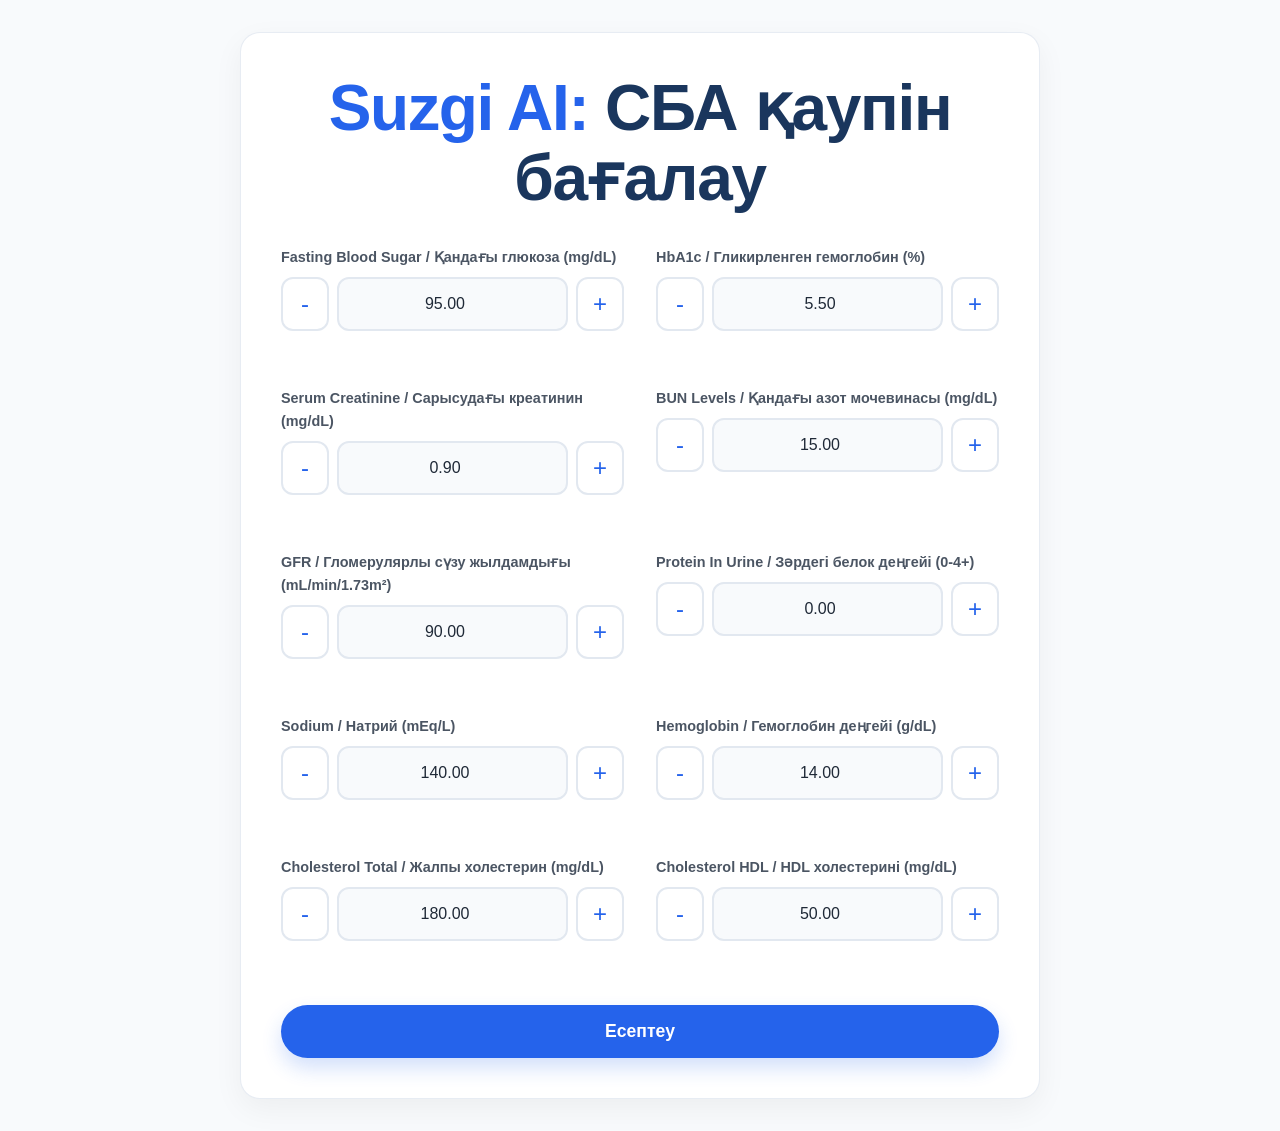
==== model.html @ 7a0e47d4 "Add files via upload" ====
<!DOCTYPE html>
<html lang="kk">
<head>
    <meta charset="UTF-8">
    <meta name="viewport" content="width=device-width, initial-scale=1.0">
    <title>Suzgi AI</title>
    <link rel="stylesheet" href="style.css">
</head>
<body style="display: flex; justify-content: center; align-items: center; min-height: 100vh; padding: 2rem;">

    <div class="card" style="width: 100%; max-width: 800px;">
        <h1 style="text-align: center; margin-bottom: 2rem;">
            <span style="color: var(--secondary-blue);">Suzgi AI: </span>
            СБА қаупін бағалау
        </h1>
        
        <form id="predict-form">
            <div class="grid" style="margin-bottom: 2.5rem;">
                
                <div class="input-group">
                    <label>Fasting Blood Sugar / Қандағы глюкоза (mg/dL)</label>
                    <div style="display: flex; gap: 0.5rem;">
                        <button type="button" onclick="stepVal(this, -1)" style="width: 3rem; border: 2px solid #e2e8f0; border-radius: 12px; background: white; cursor: pointer; font-size: 1.5rem; color: #2563eb; display: flex; align-items: center; justify-content: center; transition: 0.3s;" onmouseover="this.style.borderColor='#2563eb'" onmouseout="this.style.borderColor='#e2e8f0'">-</button>
                        <input type="number" step="any" min="50" max="400" value="95.00" name="FastingBloodSugar" required style="flex: 1; text-align: center; margin: 0;">
                        <button type="button" onclick="stepVal(this, 1)" style="width: 3rem; border: 2px solid #e2e8f0; border-radius: 12px; background: white; cursor: pointer; font-size: 1.5rem; color: #2563eb; display: flex; align-items: center; justify-content: center; transition: 0.3s;" onmouseover="this.style.borderColor='#2563eb'" onmouseout="this.style.borderColor='#e2e8f0'">+</button>
                    </div>
                </div>

                <div class="input-group">
                    <label>HbA1c / Гликирленген гемоглобин (%)</label>
                    <div style="display: flex; gap: 0.5rem;">
                        <button type="button" onclick="stepVal(this, -1)" style="width: 3rem; border: 2px solid #e2e8f0; border-radius: 12px; background: white; cursor: pointer; font-size: 1.5rem; color: #2563eb; display: flex; align-items: center; justify-content: center; transition: 0.3s;" onmouseover="this.style.borderColor='#2563eb'" onmouseout="this.style.borderColor='#e2e8f0'">-</button>
                        <input type="number" step="any" min="4" max="15" value="5.50" name="HbA1c" required style="flex: 1; text-align: center; margin: 0;">
                        <button type="button" onclick="stepVal(this, 1)" style="width: 3rem; border: 2px solid #e2e8f0; border-radius: 12px; background: white; cursor: pointer; font-size: 1.5rem; color: #2563eb; display: flex; align-items: center; justify-content: center; transition: 0.3s;" onmouseover="this.style.borderColor='#2563eb'" onmouseout="this.style.borderColor='#e2e8f0'">+</button>
                    </div>
                </div>

                <div class="input-group">
                    <label>Serum Creatinine / Сарысудағы креатинин (mg/dL)</label>
                    <div style="display: flex; gap: 0.5rem;">
                        <button type="button" onclick="stepVal(this, -1)" style="width: 3rem; border: 2px solid #e2e8f0; border-radius: 12px; background: white; cursor: pointer; font-size: 1.5rem; color: #2563eb; display: flex; align-items: center; justify-content: center; transition: 0.3s;" onmouseover="this.style.borderColor='#2563eb'" onmouseout="this.style.borderColor='#e2e8f0'">-</button>
                        <input type="number" step="any" min="0.1" max="15" value="0.90" name="SerumCreatinine" required style="flex: 1; text-align: center; margin: 0;">
                        <button type="button" onclick="stepVal(this, 1)" style="width: 3rem; border: 2px solid #e2e8f0; border-radius: 12px; background: white; cursor: pointer; font-size: 1.5rem; color: #2563eb; display: flex; align-items: center; justify-content: center; transition: 0.3s;" onmouseover="this.style.borderColor='#2563eb'" onmouseout="this.style.borderColor='#e2e8f0'">+</button>
                    </div>
                </div>

                <div class="input-group">
                    <label>BUN Levels / Қандағы азот мочевинасы (mg/dL)</label>
                    <div style="display: flex; gap: 0.5rem;">
                        <button type="button" onclick="stepVal(this, -1)" style="width: 3rem; border: 2px solid #e2e8f0; border-radius: 12px; background: white; cursor: pointer; font-size: 1.5rem; color: #2563eb; display: flex; align-items: center; justify-content: center; transition: 0.3s;" onmouseover="this.style.borderColor='#2563eb'" onmouseout="this.style.borderColor='#e2e8f0'">-</button>
                        <input type="number" step="any" min="5" max="100" value="15.00" name="BUNLevels" required style="flex: 1; text-align: center; margin: 0;">
                        <button type="button" onclick="stepVal(this, 1)" style="width: 3rem; border: 2px solid #e2e8f0; border-radius: 12px; background: white; cursor: pointer; font-size: 1.5rem; color: #2563eb; display: flex; align-items: center; justify-content: center; transition: 0.3s;" onmouseover="this.style.borderColor='#2563eb'" onmouseout="this.style.borderColor='#e2e8f0'">+</button>
                    </div>
                </div>

                <div class="input-group">
                    <label>GFR / Гломерулярлы сүзу жылдамдығы (mL/min/1.73m²)</label>
                    <div style="display: flex; gap: 0.5rem;">
                        <button type="button" onclick="stepVal(this, -1)" style="width: 3rem; border: 2px solid #e2e8f0; border-radius: 12px; background: white; cursor: pointer; font-size: 1.5rem; color: #2563eb; display: flex; align-items: center; justify-content: center; transition: 0.3s;" onmouseover="this.style.borderColor='#2563eb'" onmouseout="this.style.borderColor='#e2e8f0'">-</button>
                        <input type="number" step="any" min="0" max="150" value="90.00" name="GFR" required style="flex: 1; text-align: center; margin: 0;">
                        <button type="button" onclick="stepVal(this, 1)" style="width: 3rem; border: 2px solid #e2e8f0; border-radius: 12px; background: white; cursor: pointer; font-size: 1.5rem; color: #2563eb; display: flex; align-items: center; justify-content: center; transition: 0.3s;" onmouseover="this.style.borderColor='#2563eb'" onmouseout="this.style.borderColor='#e2e8f0'">+</button>
                    </div>
                </div>

                <div class="input-group">
                    <label>Protein In Urine / Зәрдегі белок деңгейі (0-4+)</label>
                    <div style="display: flex; gap: 0.5rem;">
                        <button type="button" onclick="stepVal(this, -1)" style="width: 3rem; border: 2px solid #e2e8f0; border-radius: 12px; background: white; cursor: pointer; font-size: 1.5rem; color: #2563eb; display: flex; align-items: center; justify-content: center; transition: 0.3s;" onmouseover="this.style.borderColor='#2563eb'" onmouseout="this.style.borderColor='#e2e8f0'">-</button>
                        <input type="number" step="any" min="0" max="4" value="0.00" name="ProteinInUrine" required style="flex: 1; text-align: center; margin: 0;">
                        <button type="button" onclick="stepVal(this, 1)" style="width: 3rem; border: 2px solid #e2e8f0; border-radius: 12px; background: white; cursor: pointer; font-size: 1.5rem; color: #2563eb; display: flex; align-items: center; justify-content: center; transition: 0.3s;" onmouseover="this.style.borderColor='#2563eb'" onmouseout="this.style.borderColor='#e2e8f0'">+</button>
                    </div>
                </div>

                <div class="input-group">
                    <label>Sodium / Натрий (mEq/L)</label>
                    <div style="display: flex; gap: 0.5rem;">
                        <button type="button" onclick="stepVal(this, -1)" style="width: 3rem; border: 2px solid #e2e8f0; border-radius: 12px; background: white; cursor: pointer; font-size: 1.5rem; color: #2563eb; display: flex; align-items: center; justify-content: center; transition: 0.3s;" onmouseover="this.style.borderColor='#2563eb'" onmouseout="this.style.borderColor='#e2e8f0'">-</button>
                        <input type="number" step="any" min="110" max="160" value="140.00" name="Sodium" required style="flex: 1; text-align: center; margin: 0;">
                        <button type="button" onclick="stepVal(this, 1)" style="width: 3rem; border: 2px solid #e2e8f0; border-radius: 12px; background: white; cursor: pointer; font-size: 1.5rem; color: #2563eb; display: flex; align-items: center; justify-content: center; transition: 0.3s;" onmouseover="this.style.borderColor='#2563eb'" onmouseout="this.style.borderColor='#e2e8f0'">+</button>
                    </div>
                </div>

                <div class="input-group">
                    <label>Hemoglobin / Гемоглобин деңгейі (g/dL)</label>
                    <div style="display: flex; gap: 0.5rem;">
                        <button type="button" onclick="stepVal(this, -1)" style="width: 3rem; border: 2px solid #e2e8f0; border-radius: 12px; background: white; cursor: pointer; font-size: 1.5rem; color: #2563eb; display: flex; align-items: center; justify-content: center; transition: 0.3s;" onmouseover="this.style.borderColor='#2563eb'" onmouseout="this.style.borderColor='#e2e8f0'">-</button>
                        <input type="number" step="any" min="5" max="20" value="14.00" name="Hemoglobin" required style="flex: 1; text-align: center; margin: 0;">
                        <button type="button" onclick="stepVal(this, 1)" style="width: 3rem; border: 2px solid #e2e8f0; border-radius: 12px; background: white; cursor: pointer; font-size: 1.5rem; color: #2563eb; display: flex; align-items: center; justify-content: center; transition: 0.3s;" onmouseover="this.style.borderColor='#2563eb'" onmouseout="this.style.borderColor='#e2e8f0'">+</button>
                    </div>
                </div>

                <div class="input-group">
                    <label>Cholesterol Total / Жалпы холестерин (mg/dL)</label>
                    <div style="display: flex; gap: 0.5rem;">
                        <button type="button" onclick="stepVal(this, -1)" style="width: 3rem; border: 2px solid #e2e8f0; border-radius: 12px; background: white; cursor: pointer; font-size: 1.5rem; color: #2563eb; display: flex; align-items: center; justify-content: center; transition: 0.3s;" onmouseover="this.style.borderColor='#2563eb'" onmouseout="this.style.borderColor='#e2e8f0'">-</button>
                        <input type="number" step="any" min="100" max="400" value="180.00" name="CholesterolTotal" required style="flex: 1; text-align: center; margin: 0;">
                        <button type="button" onclick="stepVal(this, 1)" style="width: 3rem; border: 2px solid #e2e8f0; border-radius: 12px; background: white; cursor: pointer; font-size: 1.5rem; color: #2563eb; display: flex; align-items: center; justify-content: center; transition: 0.3s;" onmouseover="this.style.borderColor='#2563eb'" onmouseout="this.style.borderColor='#e2e8f0'">+</button>
                    </div>
                </div>

                <div class="input-group">
                    <label>Cholesterol HDL / HDL холестерині (mg/dL)</label>
                    <div style="display: flex; gap: 0.5rem;">
                        <button type="button" onclick="stepVal(this, -1)" style="width: 3rem; border: 2px solid #e2e8f0; border-radius: 12px; background: white; cursor: pointer; font-size: 1.5rem; color: #2563eb; display: flex; align-items: center; justify-content: center; transition: 0.3s;" onmouseover="this.style.borderColor='#2563eb'" onmouseout="this.style.borderColor='#e2e8f0'">-</button>
                        <input type="number" step="any" min="10" max="100" value="50.00" name="CholesterolHDL" required style="flex: 1; text-align: center; margin: 0;">
                        <button type="button" onclick="stepVal(this, 1)" style="width: 3rem; border: 2px solid #e2e8f0; border-radius: 12px; background: white; cursor: pointer; font-size: 1.5rem; color: #2563eb; display: flex; align-items: center; justify-content: center; transition: 0.3s;" onmouseover="this.style.borderColor='#2563eb'" onmouseout="this.style.borderColor='#e2e8f0'">+</button>
                    </div>
                </div>

            </div>

            <button type="submit" class="btn btn-primary" style="width: 100%;">Есептеу</button>
        </form>

        <div id="result-section" style="margin-top: 2.5rem; padding: 2rem; border-radius: 16px; background: #f8fafc; text-align: center; display: none; animation: slideUp 0.5s ease;">
            <div id="res-prob" style="font-size: 4rem; font-weight: 800; margin-bottom: 0.5rem; color: var(--primary-blue);">0%</div>
            <div id="res-badge" class="badge" style="font-size: 1.2rem; margin-bottom: 1rem;">Төмен қауіп</div>
            
            <div style="margin-bottom: 1.5rem; font-size: 0.9rem; color: var(--text-light);">
                Нейрожелі: <span id="res-nn">0%</span> | XGBoost: <span id="res-xgb">0%</span>
            </div>

            <div class="progress-container">
                <div id="progress-bar" class="progress-bar"></div>
            </div>
        </div>
    </div>

    <script>
        function stepVal(btn, step) {
            const wrapper = btn.parentElement;
            const input = wrapper.querySelector('input');
            let val = parseFloat(input.value) || 0;
            let min = parseFloat(input.getAttribute('min'));
            let max = parseFloat(input.getAttribute('max'));
            
            val += step;
            
            if (!isNaN(min) && val < min) val = min;
            if (!isNaN(max) && val > max) val = max;
            
            input.value = val.toFixed(2);
        }
    </script>
    <script src="script.js"></script>
</body>
</html>
---- style.css ----
:root {
    --primary-blue: #1a365d;
    --secondary-blue: #2563eb;
    --accent-blue: #dbeafe;
    --text-dark: #1f2937;
    --text-light: #4b5563;
    --bg-main: #f8fafc;
    --white: #ffffff;
    --danger: #ef4444;
    --success: #10b981;
}

* {
    margin: 0;
    padding: 0;
    box-sizing: border-box;
    font-family: -apple-system, BlinkMacSystemFont, "Segoe UI", Roboto, Helvetica, Arial, sans-serif;
}

body {
    background-color: var(--bg-main);
    color: var(--text-dark);
    line-height: 1.6;
    overflow-x: hidden;
}

h1, h2, h3, h4 {
    color: var(--primary-blue);
    font-weight: 800;
    letter-spacing: -0.02em;
}

h1 {
    font-size: clamp(2.5rem, 5vw, 5rem);
    line-height: 1.1;
}

h2 {
    font-size: clamp(2rem, 3vw, 2.5rem);
    margin-bottom: 2rem;
    text-align: center;
}

h3 {
    font-size: 1.5rem;
    color: var(--secondary-blue);
    margin-bottom: 1rem;
}

p {
    font-size: 1rem;
    color: var(--text-light);
}

.bg-gradient-hero {
    background: linear-gradient(135deg, #f0f9ff 0%, #e0f2fe 100%);
    position: relative;
}

.bg-gradient-hero::before {
    content: '';
    position: absolute;
    width: 150vw;
    height: 150vw;
    background: radial-gradient(circle, rgba(37,99,235,0.05) 0%, transparent 70%);
    top: -50%;
    left: -25%;
    animation: pulse 15s infinite;
    pointer-events: none;
}

.card {
    background: var(--white);
    border-radius: 20px;
    padding: 2.5rem;
    box-shadow: 0 10px 30px rgba(0, 0, 0, 0.05);
    border: 1px solid rgba(226, 232, 240, 0.8);
    transition: transform 0.3s ease, box-shadow 0.3s ease;
}

.card:hover {
    transform: translateY(-5px);
    box-shadow: 0 20px 40px rgba(0, 0, 0, 0.08);
}

.btn {
    display: inline-flex;
    align-items: center;
    justify-content: center;
    padding: 1rem 2.5rem;
    border-radius: 50px;
    font-weight: 600;
    font-size: 1.1rem;
    text-decoration: none;
    border: none;
    cursor: pointer;
    transition: all 0.3s cubic-bezier(0.4, 0, 0.2, 1);
}

.btn-primary {
    background-color: var(--secondary-blue);
    color: var(--white);
    box-shadow: 0 10px 20px rgba(37, 99, 235, 0.2);
}

.btn-primary:hover {
    background-color: var(--primary-blue);
    transform: translateY(-3px);
    box-shadow: 0 15px 25px rgba(37, 99, 235, 0.3);
}

.input-group {
    display: flex;
    flex-direction: column;
    gap: 0.5rem;
    margin-bottom: 1.5rem;
}

label {
    font-weight: 600;
    font-size: 0.9rem;
    color: var(--text-light);
}

input[type="number"],
input[type="text"] {
    width: 100%;
    padding: 1rem 1.2rem;
    border: 2px solid #e2e8f0;
    border-radius: 12px;
    font-size: 1rem;
    background-color: var(--bg-main);
    color: var(--text-dark);
    transition: all 0.3s ease;
}

input[type="number"]:focus,
input[type="text"]:focus {
    outline: none;
    border-color: var(--secondary-blue);
    background-color: var(--white);
    box-shadow: 0 0 0 4px rgba(37, 99, 235, 0.1);
}

.container {
    max-width: 1200px;
    margin: 0 auto;
    padding: 0 2rem;
}

.grid {
    display: grid;
    grid-template-columns: repeat(auto-fit, minmax(300px, 1fr));
    gap: 2rem;
}

.flex-center {
    display: flex;
    justify-content: center;
    align-items: center;
}

@keyframes slideUp {
    from { 
        opacity: 0; 
        transform: translateY(30px); 
    }
    to { 
        opacity: 1; 
        transform: translateY(0); 
    }
}

@keyframes pulse {
    0% { transform: scale(1); }
    50% { transform: scale(1.05); }
    100% { transform: scale(1); }
}

.badge {
    display: inline-block;
    padding: 0.5rem 1rem;
    border-radius: 50px;
    font-weight: 700;
    font-size: 0.875rem;
    text-transform: uppercase;
    letter-spacing: 1px;
}

.progress-container {
    width: 100%;
    height: 12px;
    background-color: #e2e8f0;
    border-radius: 10px;
    overflow: hidden;
}

.progress-bar {
    height: 100%;
    border-radius: 10px;
    transition: width 1s cubic-bezier(0.4, 0, 0.2, 1), background-color 0.3s ease;
}

.lang-switch {
    position: absolute;
    top: 2rem;
    right: 2rem;
    display: flex;
    gap: 1rem;
    z-index: 10;
}

.lang-btn {
    background: rgba(255, 255, 255, 0.9);
    border: none;
    padding: 0.5rem 1rem;
    border-radius: 20px;
    cursor: pointer;
    font-weight: 600;
    color: var(--text-light);
    transition: all 0.3s ease;
    box-shadow: 0 2px 10px rgba(0,0,0,0.05);
}

.lang-btn.active {
    background: var(--secondary);
    color: white;
}

.hero {
    min-height: 100vh;
    display: flex;
    flex-direction: column;
    justify-content: center;
    align-items: center;
    text-align: center;
    padding: 2rem;
    overflow: hidden;
}

.title {
    font-size: 5rem;
    font-weight: 800;
    color: var(--primary-blue);
    margin-bottom: 1rem;
    letter-spacing: -2px;
    z-index: 1;
    animation: slideUp 0.8s ease-out;
}

.subtitle {
    font-size: 1.5rem;
    color: var(--secondary-blue);
    margin-bottom: 3rem;
    font-weight: 500;
    z-index: 1;
    animation: slideUp 1s ease-out;
}

@media (max-width: 768px) {
    .container { padding: 0 1.5rem; }
    .card { padding: 1.5rem; }
    .grid { grid-template-columns: 1fr; }
    .btn { width: 100%; }
    .title { font-size: 3.5rem; }
    .lang-switch { top: 1rem; right: 1rem; }
}
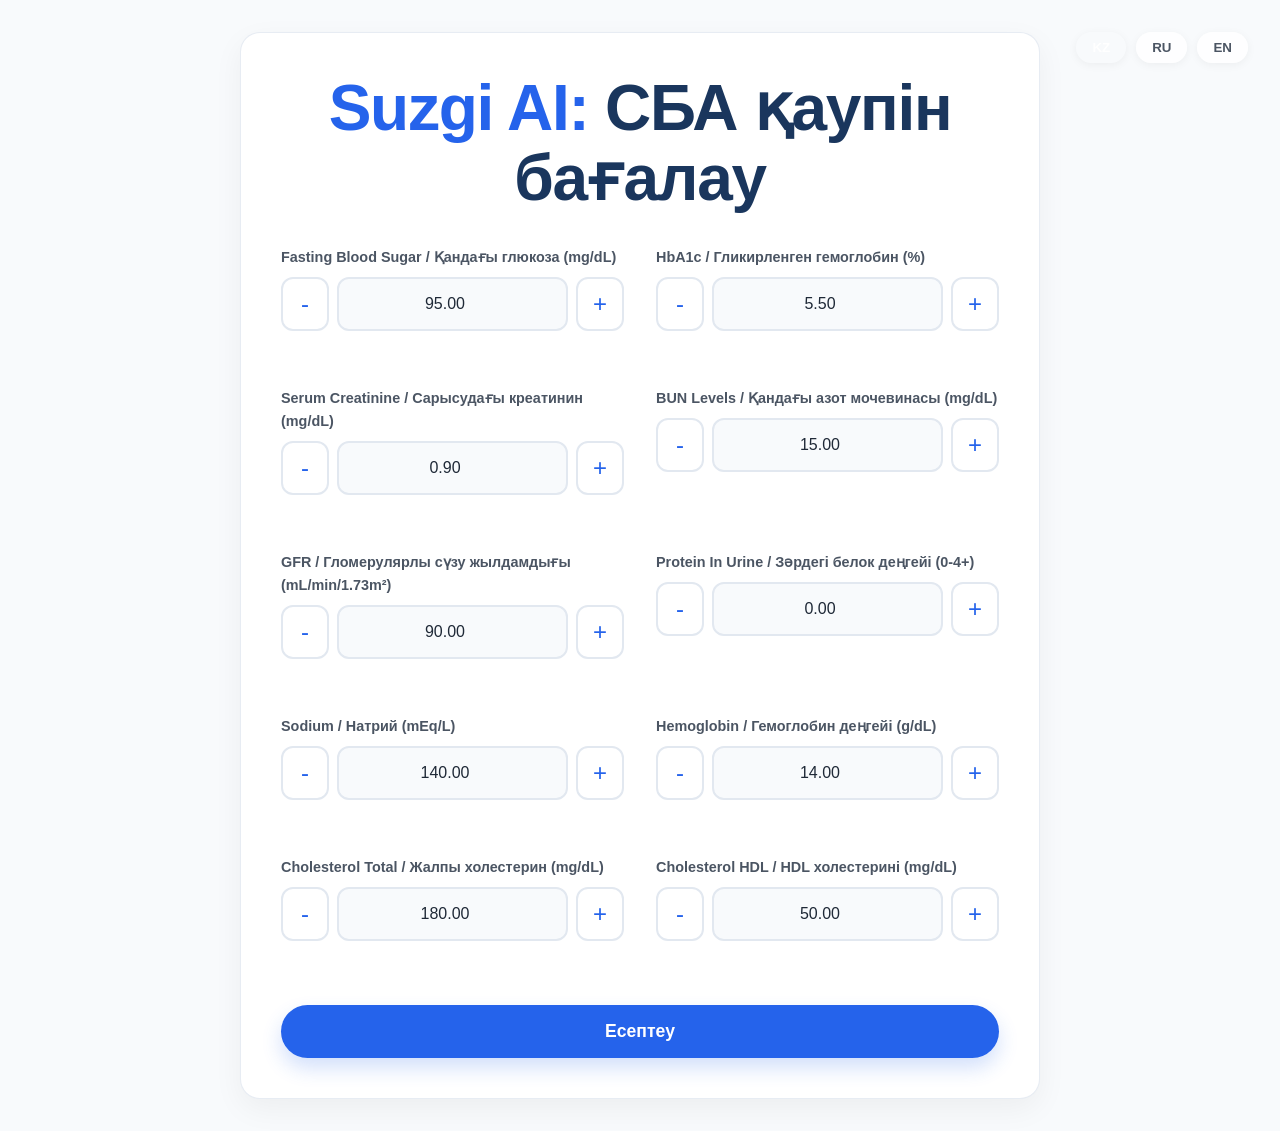
==== commit 61c75602: "Update model.html" ====
--- a/model.html
+++ b/model.html
@@ -6,19 +6,30 @@
     <title>Suzgi AI</title>
     <link rel="stylesheet" href="style.css">
 </head>
-<body style="display: flex; justify-content: center; align-items: center; min-height: 100vh; padding: 2rem;">
+<body style="display: flex; flex-direction: column; justify-content: center; align-items: center; min-height: 100vh; padding: 2rem;">
+    <div class="lang-switch" style="margin-bottom: 2rem; display: flex; gap: 10px;">
+        <button class="lang-btn active" onclick="setLang('kk')">KZ</button>
+        <button class="lang-btn" onclick="setLang('ru')">RU</button>
+        <button class="lang-btn" onclick="setLang('en')">EN</button>
+    </div>
 
     <div class="card" style="width: 100%; max-width: 800px;">
         <h1 style="text-align: center; margin-bottom: 2rem;">
             <span style="color: var(--secondary-blue);">Suzgi AI: </span>
-            СБА қаупін бағалау
+            <span class="lang-text kk">СБА қаупін бағалау</span>
+            <span class="lang-text ru" style="display: none;">Оценка риска ХБП</span>
+            <span class="lang-text en" style="display: none;">CKD Risk Assessment</span>
         </h1>
         
         <form id="predict-form">
             <div class="grid" style="margin-bottom: 2.5rem;">
                 
                 <div class="input-group">
-                    <label>Fasting Blood Sugar / Қандағы глюкоза (mg/dL)</label>
+                    <label>
+                        <span class="lang-text kk">Fasting Blood Sugar / Қандағы глюкоза (mg/dL)</span>
+                        <span class="lang-text ru" style="display: none;">Fasting Blood Sugar / Глюкоза в крови натощак (mg/dL)</span>
+                        <span class="lang-text en" style="display: none;">Fasting Blood Sugar (mg/dL)</span>
+                    </label>
                     <div style="display: flex; gap: 0.5rem;">
                         <button type="button" onclick="stepVal(this, -1)" style="width: 3rem; border: 2px solid #e2e8f0; border-radius: 12px; background: white; cursor: pointer; font-size: 1.5rem; color: #2563eb; display: flex; align-items: center; justify-content: center; transition: 0.3s;" onmouseover="this.style.borderColor='#2563eb'" onmouseout="this.style.borderColor='#e2e8f0'">-</button>
                         <input type="number" step="any" min="50" max="400" value="95.00" name="FastingBloodSugar" required style="flex: 1; text-align: center; margin: 0;">
@@ -27,7 +38,11 @@
                 </div>
 
                 <div class="input-group">
-                    <label>HbA1c / Гликирленген гемоглобин (%)</label>
+                    <label>
+                        <span class="lang-text kk">HbA1c / Гликирленген гемоглобин (%)</span>
+                        <span class="lang-text ru" style="display: none;">HbA1c / Гликированный гемоглобин (%)</span>
+                        <span class="lang-text en" style="display: none;">HbA1c / Glycated Hemoglobin (%)</span>
+                    </label>
                     <div style="display: flex; gap: 0.5rem;">
                         <button type="button" onclick="stepVal(this, -1)" style="width: 3rem; border: 2px solid #e2e8f0; border-radius: 12px; background: white; cursor: pointer; font-size: 1.5rem; color: #2563eb; display: flex; align-items: center; justify-content: center; transition: 0.3s;" onmouseover="this.style.borderColor='#2563eb'" onmouseout="this.style.borderColor='#e2e8f0'">-</button>
                         <input type="number" step="any" min="4" max="15" value="5.50" name="HbA1c" required style="flex: 1; text-align: center; margin: 0;">
@@ -36,7 +51,11 @@
                 </div>
 
                 <div class="input-group">
-                    <label>Serum Creatinine / Сарысудағы креатинин (mg/dL)</label>
+                    <label>
+                        <span class="lang-text kk">Serum Creatinine / Сарысудағы креатинин (mg/dL)</span>
+                        <span class="lang-text ru" style="display: none;">Serum Creatinine / Креатинин в сыворотке (mg/dL)</span>
+                        <span class="lang-text en" style="display: none;">Serum Creatinine (mg/dL)</span>
+                    </label>
                     <div style="display: flex; gap: 0.5rem;">
                         <button type="button" onclick="stepVal(this, -1)" style="width: 3rem; border: 2px solid #e2e8f0; border-radius: 12px; background: white; cursor: pointer; font-size: 1.5rem; color: #2563eb; display: flex; align-items: center; justify-content: center; transition: 0.3s;" onmouseover="this.style.borderColor='#2563eb'" onmouseout="this.style.borderColor='#e2e8f0'">-</button>
                         <input type="number" step="any" min="0.1" max="15" value="0.90" name="SerumCreatinine" required style="flex: 1; text-align: center; margin: 0;">
@@ -45,7 +64,11 @@
                 </div>
 
                 <div class="input-group">
-                    <label>BUN Levels / Қандағы азот мочевинасы (mg/dL)</label>
+                    <label>
+                        <span class="lang-text kk">BUN Levels / Қандағы азот мочевинасы (mg/dL)</span>
+                        <span class="lang-text ru" style="display: none;">BUN Levels / Азот мочевины крови (mg/dL)</span>
+                        <span class="lang-text en" style="display: none;">BUN Levels / Blood Urea Nitrogen (mg/dL)</span>
+                    </label>
                     <div style="display: flex; gap: 0.5rem;">
                         <button type="button" onclick="stepVal(this, -1)" style="width: 3rem; border: 2px solid #e2e8f0; border-radius: 12px; background: white; cursor: pointer; font-size: 1.5rem; color: #2563eb; display: flex; align-items: center; justify-content: center; transition: 0.3s;" onmouseover="this.style.borderColor='#2563eb'" onmouseout="this.style.borderColor='#e2e8f0'">-</button>
                         <input type="number" step="any" min="5" max="100" value="15.00" name="BUNLevels" required style="flex: 1; text-align: center; margin: 0;">
@@ -54,7 +77,11 @@
                 </div>
 
                 <div class="input-group">
-                    <label>GFR / Гломерулярлы сүзу жылдамдығы (mL/min/1.73m²)</label>
+                    <label>
+                        <span class="lang-text kk">GFR / Гломерулярлы сүзу жылдамдығы (mL/min/1.73m²)</span>
+                        <span class="lang-text ru" style="display: none;">GFR / Скорость клубочковой фильтрации (mL/min/1.73m²)</span>
+                        <span class="lang-text en" style="display: none;">GFR / Glomerular Filtration Rate (mL/min/1.73m²)</span>
+                    </label>
                     <div style="display: flex; gap: 0.5rem;">
                         <button type="button" onclick="stepVal(this, -1)" style="width: 3rem; border: 2px solid #e2e8f0; border-radius: 12px; background: white; cursor: pointer; font-size: 1.5rem; color: #2563eb; display: flex; align-items: center; justify-content: center; transition: 0.3s;" onmouseover="this.style.borderColor='#2563eb'" onmouseout="this.style.borderColor='#e2e8f0'">-</button>
                         <input type="number" step="any" min="0" max="150" value="90.00" name="GFR" required style="flex: 1; text-align: center; margin: 0;">
@@ -63,7 +90,11 @@
                 </div>
 
                 <div class="input-group">
-                    <label>Protein In Urine / Зәрдегі белок деңгейі (0-4+)</label>
+                    <label>
+                        <span class="lang-text kk">Protein In Urine / Зәрдегі белок деңгейі (0-4+)</span>
+                        <span class="lang-text ru" style="display: none;">Protein In Urine / Белок в моче (0-4+)</span>
+                        <span class="lang-text en" style="display: none;">Protein In Urine (0-4+)</span>
+                    </label>
                     <div style="display: flex; gap: 0.5rem;">
                         <button type="button" onclick="stepVal(this, -1)" style="width: 3rem; border: 2px solid #e2e8f0; border-radius: 12px; background: white; cursor: pointer; font-size: 1.5rem; color: #2563eb; display: flex; align-items: center; justify-content: center; transition: 0.3s;" onmouseover="this.style.borderColor='#2563eb'" onmouseout="this.style.borderColor='#e2e8f0'">-</button>
                         <input type="number" step="any" min="0" max="4" value="0.00" name="ProteinInUrine" required style="flex: 1; text-align: center; margin: 0;">
@@ -72,7 +103,11 @@
                 </div>
 
                 <div class="input-group">
-                    <label>Sodium / Натрий (mEq/L)</label>
+                    <label>
+                        <span class="lang-text kk">Sodium / Натрий (mEq/L)</span>
+                        <span class="lang-text ru" style="display: none;">Sodium / Натрий (mEq/L)</span>
+                        <span class="lang-text en" style="display: none;">Sodium (mEq/L)</span>
+                    </label>
                     <div style="display: flex; gap: 0.5rem;">
                         <button type="button" onclick="stepVal(this, -1)" style="width: 3rem; border: 2px solid #e2e8f0; border-radius: 12px; background: white; cursor: pointer; font-size: 1.5rem; color: #2563eb; display: flex; align-items: center; justify-content: center; transition: 0.3s;" onmouseover="this.style.borderColor='#2563eb'" onmouseout="this.style.borderColor='#e2e8f0'">-</button>
                         <input type="number" step="any" min="110" max="160" value="140.00" name="Sodium" required style="flex: 1; text-align: center; margin: 0;">
@@ -81,7 +116,11 @@
                 </div>
 
                 <div class="input-group">
-                    <label>Hemoglobin / Гемоглобин деңгейі (g/dL)</label>
+                    <label>
+                        <span class="lang-text kk">Hemoglobin / Гемоглобин деңгейі (g/dL)</span>
+                        <span class="lang-text ru" style="display: none;">Hemoglobin / Уровень гемоглобина (g/dL)</span>
+                        <span class="lang-text en" style="display: none;">Hemoglobin (g/dL)</span>
+                    </label>
                     <div style="display: flex; gap: 0.5rem;">
                         <button type="button" onclick="stepVal(this, -1)" style="width: 3rem; border: 2px solid #e2e8f0; border-radius: 12px; background: white; cursor: pointer; font-size: 1.5rem; color: #2563eb; display: flex; align-items: center; justify-content: center; transition: 0.3s;" onmouseover="this.style.borderColor='#2563eb'" onmouseout="this.style.borderColor='#e2e8f0'">-</button>
                         <input type="number" step="any" min="5" max="20" value="14.00" name="Hemoglobin" required style="flex: 1; text-align: center; margin: 0;">
@@ -90,7 +129,11 @@
                 </div>
 
                 <div class="input-group">
-                    <label>Cholesterol Total / Жалпы холестерин (mg/dL)</label>
+                    <label>
+                        <span class="lang-text kk">Cholesterol Total / Жалпы холестерин (mg/dL)</span>
+                        <span class="lang-text ru" style="display: none;">Cholesterol Total / Общий холестерин (mg/dL)</span>
+                        <span class="lang-text en" style="display: none;">Total Cholesterol (mg/dL)</span>
+                    </label>
                     <div style="display: flex; gap: 0.5rem;">
                         <button type="button" onclick="stepVal(this, -1)" style="width: 3rem; border: 2px solid #e2e8f0; border-radius: 12px; background: white; cursor: pointer; font-size: 1.5rem; color: #2563eb; display: flex; align-items: center; justify-content: center; transition: 0.3s;" onmouseover="this.style.borderColor='#2563eb'" onmouseout="this.style.borderColor='#e2e8f0'">-</button>
                         <input type="number" step="any" min="100" max="400" value="180.00" name="CholesterolTotal" required style="flex: 1; text-align: center; margin: 0;">
@@ -99,7 +142,11 @@
                 </div>
 
                 <div class="input-group">
-                    <label>Cholesterol HDL / HDL холестерині (mg/dL)</label>
+                    <label>
+                        <span class="lang-text kk">Cholesterol HDL / HDL холестерині (mg/dL)</span>
+                        <span class="lang-text ru" style="display: none;">Cholesterol HDL / Холестерин ЛПВП (mg/dL)</span>
+                        <span class="lang-text en" style="display: none;">HDL Cholesterol (mg/dL)</span>
+                    </label>
                     <div style="display: flex; gap: 0.5rem;">
                         <button type="button" onclick="stepVal(this, -1)" style="width: 3rem; border: 2px solid #e2e8f0; border-radius: 12px; background: white; cursor: pointer; font-size: 1.5rem; color: #2563eb; display: flex; align-items: center; justify-content: center; transition: 0.3s;" onmouseover="this.style.borderColor='#2563eb'" onmouseout="this.style.borderColor='#e2e8f0'">-</button>
                         <input type="number" step="any" min="10" max="100" value="50.00" name="CholesterolHDL" required style="flex: 1; text-align: center; margin: 0;">
@@ -109,15 +156,26 @@
 
             </div>
 
-            <button type="submit" class="btn btn-primary" style="width: 100%;">Есептеу</button>
+            <button type="submit" class="btn btn-primary" style="width: 100%;">
+                <span class="lang-text kk">Есептеу</span>
+                <span class="lang-text ru" style="display: none;">Рассчитать</span>
+                <span class="lang-text en" style="display: none;">Calculate</span>
+            </button>
         </form>
 
         <div id="result-section" style="margin-top: 2.5rem; padding: 2rem; border-radius: 16px; background: #f8fafc; text-align: center; display: none; animation: slideUp 0.5s ease;">
             <div id="res-prob" style="font-size: 4rem; font-weight: 800; margin-bottom: 0.5rem; color: var(--primary-blue);">0%</div>
-            <div id="res-badge" class="badge" style="font-size: 1.2rem; margin-bottom: 1rem;">Төмен қауіп</div>
+            <div id="res-badge" class="badge" style="font-size: 1.2rem; margin-bottom: 1rem;">
+                <span class="lang-text kk">Төмен қауіп</span>
+                <span class="lang-text ru" style="display: none;">Низкий риск</span>
+                <span class="lang-text en" style="display: none;">Low Risk</span>
+            </div>
             
             <div style="margin-bottom: 1.5rem; font-size: 0.9rem; color: var(--text-light);">
-                Нейрожелі: <span id="res-nn">0%</span> | XGBoost: <span id="res-xgb">0%</span>
+                <span class="lang-text kk">Нейрожелі:</span>
+                <span class="lang-text ru" style="display: none;">Нейросеть:</span>
+                <span class="lang-text en" style="display: none;">Neural Network:</span> 
+                <span id="res-nn">0%</span> | XGBoost: <span id="res-xgb">0%</span>
             </div>
 
             <div class="progress-container">
@@ -141,7 +199,17 @@
             
             input.value = val.toFixed(2);
         }
+
+        function setLang(lang) {
+            document.querySelectorAll('.lang-btn').forEach(btn => btn.classList.remove('active'));
+            event.target.classList.add('active');
+            document.querySelectorAll('.lang-text').forEach(el => el.style.display = 'none');
+            document.querySelectorAll('.lang-text.' + lang).forEach(el => {
+                el.style.display = 'inline'; 
+            });
+            document.documentElement.lang = lang;
+        }
     </script>
     <script src="script.js"></script>
 </body>
-</html>+</html>
